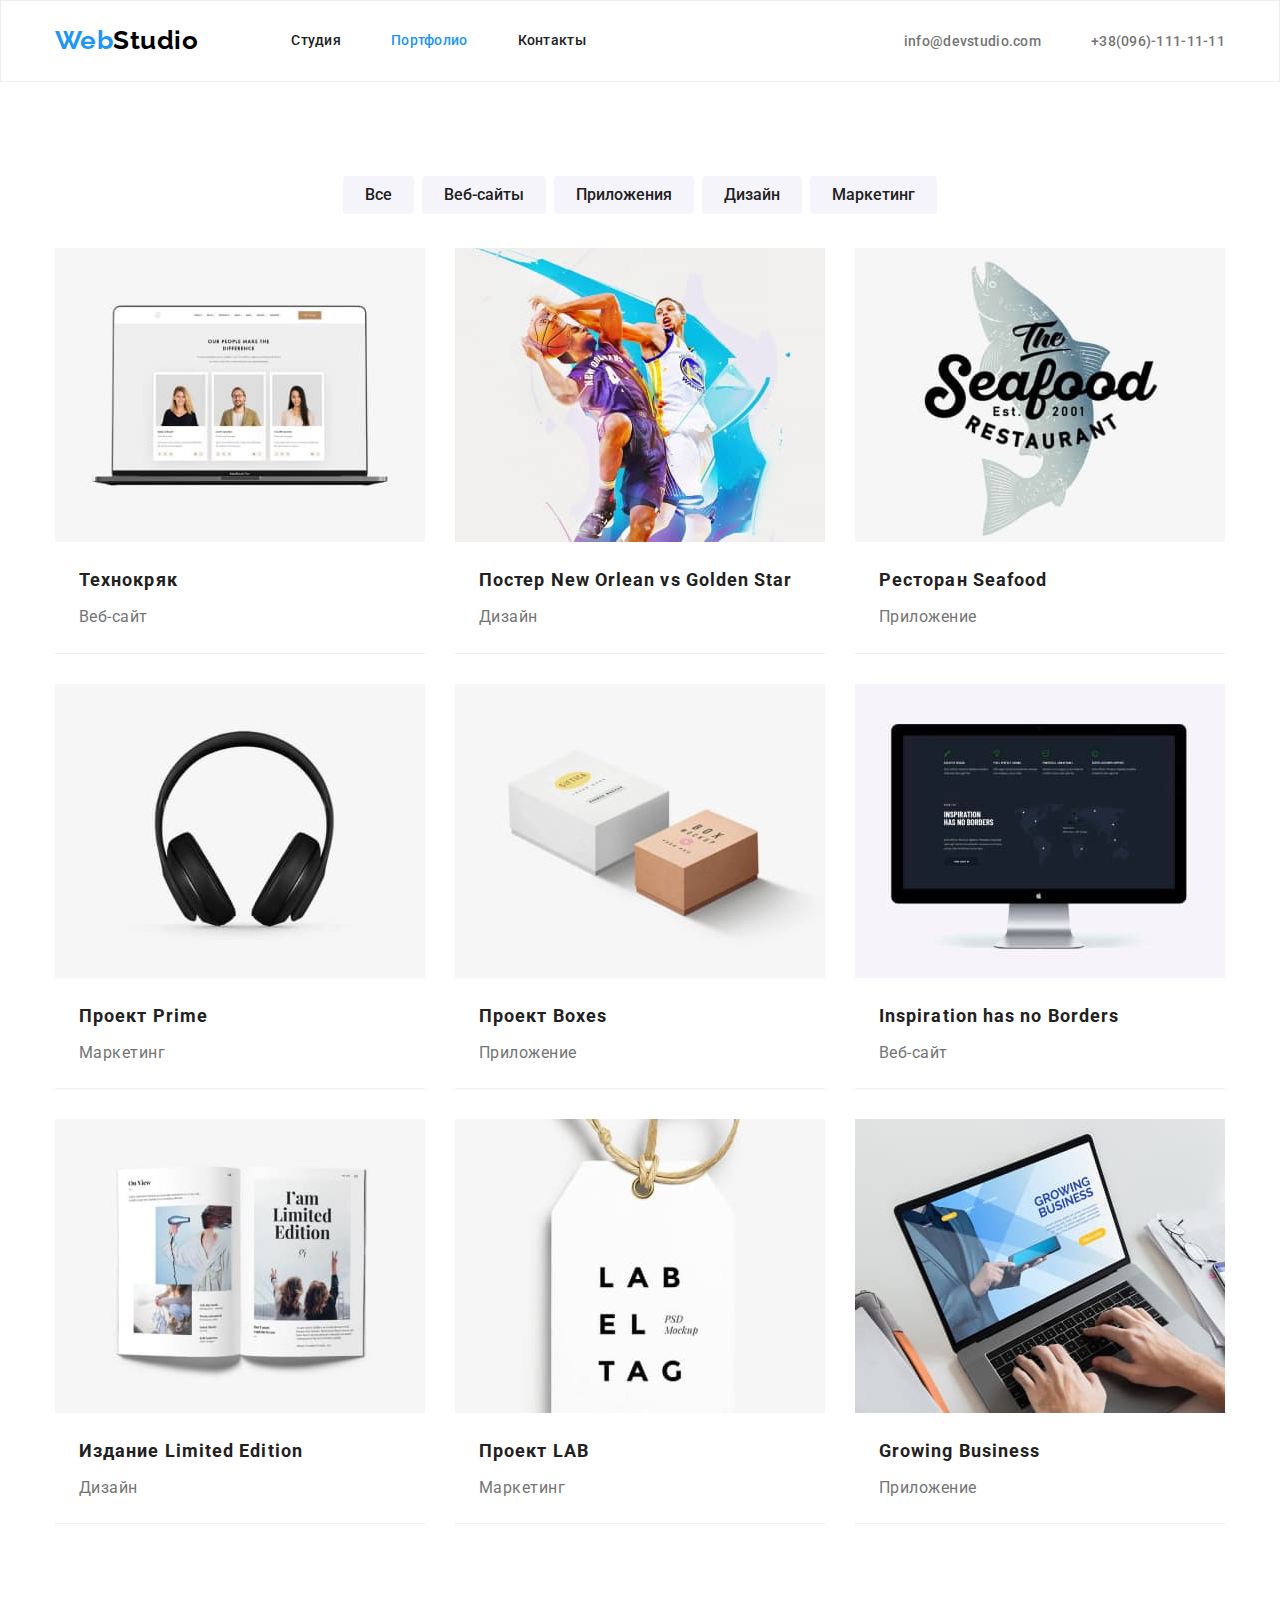
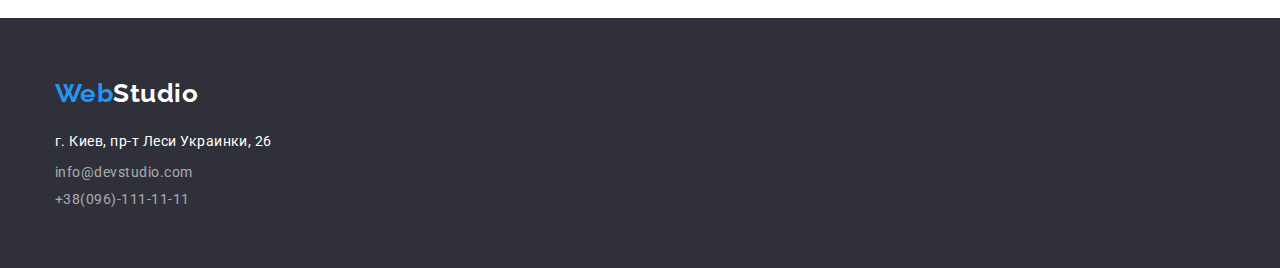
==== portfolio.html @ 583dd8f9 "add hw-4" ====
<!DOCTYPE html>
<html lang="ru">
    <head>
        <meta charset="UTF-8">
        <meta http-equiv="X-UA-Compatible" content="IE=edge">
        <meta name="viewport" content="width=device-width, initial-scale=1.0">
        <title>Document</title>
        <link rel="preconnect" href="https://fonts.googleapis.com">
        <link rel="preconnect" href="https://fonts.gstatic.com" crossorigin>
        <link
        href="https://fonts.googleapis.com/css2?family=Raleway:wght@700&family=Roboto:wght@400;500;700;900&display=swap" 
        rel="stylesheet"
        >
        <link rel="stylesheet" href="https://cdnjs.cloudflare.com/ajax/libs/modern-normalize/1.1.0/modern-normalize.min.css">
        <link rel="stylesheet" href="./css/styles.css">
    </head>
<body>
<!--Header  -->
    <header class="header">
        <div class="container header-box">
            <nav class="main-nav">
                <div class="logo-box">
                    <a href="./index.html" class="logo">Web<span class="logo-header">Studio</span></a>
                </div>
                <ul class="site-nav">
                    <li class="item"><a href="./index.html" class="header-link">Студия</a></li>
                    <li class="item"><a href="./portfolio.html" class="header-link active-page">Портфолио</a></li>
                    <li class="item"><a href="" class="header-link">Контакты</a></li>
                </ul>
            </nav>
    <!-- Сontacts -->
            <ul class="auth">
                <li class="item"><a href="mailto:info@devstudio.com" class="auth-header">info@devstudio.com</a></li>
                <li class="item"><a href="tel:+380961111111" class="auth-header">+38(096)-111-11-11</a></li>   
            </ul>
    
            
        </div>    
    </header>
<main>

    <section class="section ">
       <div class="container">
        <h1 class="hides">Портфолио</h1>
        <ul class="list">
            <li class="item"><button type="button" class="buttons">Все</button></li>
            <li class="item"><button type="button" class="buttons">Веб-сайты</button></li>
            <li class="item"><button type="button" class="buttons">Приложения</button></li>
            <li class="item"><button type="button" class="buttons">Дизайн</button></li>
            <li class="item"><button type="button" class="buttons">Маркетинг</button></li>    
        </ul>      
          <h2 class="hides">Презентация Портфолио</h2>
          <ul class="list-of-cards">
              <li class="item-of-cards"><a href="" class="portfolio-link">
                  <img src="./images/img-1-2.jpg" alt="Ноутбук" width="370"/ class="img">
                  <div class="title-cards">
                    <h3 class="portfolio-subheading">Технокряк</h3>
                    <p class="portfolio-title">Веб-сайт</p>
                  </div>
                  </a>
              </li>
              <li class="item-of-cards"><a href="" class="portfolio-link">
                  <img src="./images/img-2-2.jpg" alt="Баскетболисты " width="370"/ class="img">
                  <div class="title-cards">
                    <h3 class="portfolio-subheading">Постер <span lang="en">New Orlean vs Golden Star</span></h3>
                    <p class="portfolio-title">Дизайн</p>
                  </div>
                  </a>
              </li>
              <li class="item-of-cards"><a href="" class="portfolio-link">
                  <img src="./images/img-3-2.jpg" alt="Рыба" width="370"/ class="img">
                  <div class="title-cards">
                    <h3 class="portfolio-subheading">Ресторан <span lang="en">Seafood</span></h3>
                    <p class="portfolio-title">Приложение</p>
                  </div>
                  </a>
              </li>
              <li class="item-of-cards"><a href="" class="portfolio-link">
                  <img src="./images/img-4-2.jpg" alt="Наушники" width="370"/ class="img">
                  <div class="title-cards">
                    <h3 class="portfolio-subheading">Проект <span lang="en">Prime</span></h3>
                    <p class="portfolio-title">Маркетинг</p>
                </div>
                </a>
              </li>
              <li class="item-of-cards"><a href="" class="portfolio-link">
                  <img src="./images/img-5-2.jpg" alt="Коробки" width="370"/ class="img">
                  <div class="title-cards">
                    <h3 class="portfolio-subheading">Проект <span lang="en">Boxes</span></h3>
                    <p class="portfolio-title">Приложение</p>
                  </div>
                  </a>
              </li>
              <li class="item-of-cards"><a href="" class="portfolio-link">
                  <img src="./images/img-6-2.jpg" alt="Монитор" width="370"/ class="img">
                  <div class="title-cards">
                    <h3 lang="en" class="portfolio-subheading">Inspiration has no Borders</h3>
                    <p class="portfolio-title">Веб-сайт</p>
                  </div>
                  </a>
              </li>
              <li class="item-of-cards"><a href="" class="portfolio-link">
                  <img src="./images/img-7-2.jpg" alt="Книга" width="370"/ class="img">
                  <div class="title-cards">
                    <h3 class="portfolio-subheading">Издание <span lang="en">Limited Edition</span></h3>
                    <p class="portfolio-title">Дизайн</p>
                  </div>
                  </a>
              </li>
              <li class="item-of-cards"><a href="" class="portfolio-link">
                  <img src="./images/img-8-2.jpg" alt="Бирка" width="370"/ class="img">
                  <div class="title-cards">
                    <h3 class="portfolio-subheading">Проект <span lang="en">LAB</span></h3>
                    <p class="portfolio-title">Маркетинг</p>
                  </div>
                  </a>
              </li>
              <li class="item-of-cards"><a href="" class="portfolio-link">
                  <img src="./images/img-9-2.jpg" alt="Работа" width="370"/ class="img">
                  <div class="title-cards">
                    <h3 lang="en" class="portfolio-subheading">Growing Business</h3>
                    <p class="portfolio-title">Приложение</p>
                  </div>
                  </a>
              </li>
          </ul>
       </div>
    </section>
</main>  
<!--Footer  --> 
<footer class="footer">
    <div class="container">
        <div class="footer-logo-link">
            <a href="index.html" class="logo">Web<span class="logo-footer">Studio</span></a>
        </div>
        <address>
            <ul class="footer-logo-link">
                <li class="item"><a href="" class="address">г. Киев, пр-т Леси Украинки, 26</a></li>
                <li class="item"><a href="mailto:info@devstudio.com" class="footer-link">info@devstudio.com</a></li>
                <li class="item"><a href="tel:+380961111111" class="footer-link">+38(096)-111-11-11</a></li>
            </ul> 
        </address>
    </div>           
    </footer>
</body>
</html>
---- css/styles.css ----
:root{
    --primary-text-color: #757575;
    --title-text-color: #212121;
    --accent-color: #2196F3;
    --address-text-color: rgba(255, 255, 255, 0.6);
    --primary-backgroud-color: #FFFFFF;
}

body{
    background-color: var(--primary-backgroud-color);
    color: var(--primary-text-color);
    font-family: Roboto, sans-serif;
    font-style: normal;
    font-weight: 400;
    letter-spacing: 0.03em;
}
ul{
    list-style: none;
    margin: 0;
    padding: 0;
}
.img{
    display: block;
    width: 100%;
    height:auto;
}
.hides{
    position: absolute;
    width: 1px;
    height: 1px;
    margin: -1px;
    padding: 0;
    overflow: hidden;
    border: 0;
    clip: rect(0 0 0 0);
}
.container{
    margin-left: auto;
    margin-right: auto;
    width: 1200px;
    padding-left: 15px;
    padding-right: 15px;   
}
.section{
    padding-top: 94px;
    padding-bottom: 94px;   
}
.icons{
    
}
/* ==========HEADER========== */
.header{
    background-color: #ffffff;
    border: 1px solid #ECECEC;
}
.header-box{
    display: flex;
    align-items: center;
}
.main-nav{
    display: flex;   
}
.site-nav{
    display: flex;
    margin-left: 93px;  
}
.auth{
    display: flex;
    margin-left: auto;   
}
.logo-box{
    display: flex;
}
.logo-box .logo{
    padding-top: 24px;
    padding-bottom: 25px;
}
.logo{
    color: #2196F3;
    font-family: Raleway, sans-serif;
    font-weight: 700;
    font-size: 26px;
    line-height: 1.2;
    text-decoration: none;
}
.logo-header{
    color: #000000;
}
.site-nav .item:not(:last-child){
margin-right: 50px;
}
.site-nav .header-link{
    display: block;
    padding-top: 32px;
    padding-bottom: 32px;
}
.header-link{
    color: var(--title-text-color);
    font-weight: 500;
    font-size: 14px;
    line-height: 1.14;
    letter-spacing: 0.02em;
    text-decoration: none;
}
.header-link:focus,
.header-link:hover{
    color: var(--accent-color);
}
.auth .item:not(:last-child){
    margin-right: 50px;
}
.auth-header{
    color: #757575;
    font-weight: 500;
    font-size: 14px;
    line-height: 1.14;
    letter-spacing: 0.02em;
    text-decoration: none;
}
.auth-header:focus,
.auth-header:hover{
    color: var(--accent-color); 
}
.active-page{
    color: var(--accent-color);
}

/*========== MAIN STUDIO==========*/
/*========== HIRO ==========*/
.hero{
    padding-top: 200px;
    padding-bottom: 200px;
    margin-left: auto;
    margin-right: auto;
    background-color: #2F303A;
    text-align: center;   
}
.hero-title{
    margin-top: 0;
    margin-bottom: 30px;
    margin-left: auto;
    margin-right: auto;
    width: 696px;
    font-weight: 900;
    font-size: 44px;
    line-height: 1.36;
    align-items: center;
    text-align: center;
    letter-spacing: 0.06em;
    text-transform: uppercase;
    color: #FFFFFF;  
}
.button{ 
    display: inline-block;
    border-radius: 4px;
    padding: 10px 32px;
    margin-left: auto;
    margin-right: auto;
    min-width: 200px;
    font-weight: 700;
    font-size: 16px;
    line-height: 1.88;
    align-items: center;
    text-align: center;
    letter-spacing: 0.06em;
    color: #FFFFFF;
    cursor: pointer;
    border: transparent;
    background-color: var(--accent-color); 
}
.button:focus,
.button:hover{
    background-color: #188CE8;
}

/*========== SECTION ==========*/
/*========== WORK==========*/
.heading{
    font-weight: 700;
    font-size: 36px;
    line-height: 1.17;
    text-align: center;
    color: var(--title-text-color);
}
.work-list{
    display: flex;
    flex-wrap: wrap;
}   
.work-list .item{
    width: 270px;  
}
.work-list .item:not(:last-child){
    margin-right: 30px;
}
.subheading{
    margin-top: 0;
    margin-bottom: 10px;
    font-weight: 700;
    font-size: 14px;
    line-height: 1.14;
    text-transform: uppercase;
    color: var(--title-text-color);   
}
.work-text{
    margin-top: 0;
    margin-bottom: 0;
    font-size: 14px;
    line-height: 1.71;
    color: var(--primary-text-color);  
}
/* ==========OUR-WORK========== */
.our-work{
    padding-top: 0;
}
.our-work-title{
    margin-top: 0;
    margin-bottom: 50;
}
.our-work-list{
    display: flex;
}
.our-work-list .item:not(:last-child){
    margin-right: 30px;
}
/*========== TIAM ==========*/
.time{
    background-color: #F5F4FA;
}
.team-title{
    margin-top: 0;
    margin-bottom: 50px;
}
.team-list{
    display: flex;
}
.team-list .item{
    margin-right: 30px;
    width: 270px;
    background: #FFFFFF;
    box-shadow: 0px 1px 3px 
    rgba(0, 0, 0, 0.12), 
    0px 1px 1px rgba(0, 0, 0, 0.14), 
    0px 2px 1px rgba(0, 0, 0, 0.2);
    border-radius: 0px 0px 4px 4px;
}
.team-list .item:nth-child(4n){
    margin-right: 0;
}
.team-item{
padding-top: 30px;
padding-bottom: 30px;
}
.team-names{
    margin-top: 0;
    margin-bottom: 10px;
    font-weight: 500;
    font-size: 16px;
    line-height: 1.19;
    text-align: center;
    color: var(--title-text-color);
}
.profession{
    margin-top: 0;
    margin-bottom: 0;
    font-size: 16px;
    line-height: 1.19;
    text-align: center;
}
/*========== PORTFOLIO ==========*/
.portfolio-link{
    display:block; 
    text-decoration: none; 
}
.container .list{
    display: flex;
    justify-content: center;
    margin-bottom: 34px;
}
/*========== BUTTONS ==========*/
.buttons{ 
    display: block;
    padding: 6px 22px;  
    font-weight: 500;
    font-size: 16px;
    line-height: 1.63;
    text-align: center;
    cursor: pointer;
    border: solid;
    border-radius: 4px;
    border: transparent;
    background: #F5F4FA;
    color: var(--title-text-color);
}
.buttons:focus,
.buttons:hover{
    color: #ffffff;
    background-color: var(--accent-color);
}
.list .item:not(:last-child){
    margin-right: 8px;
}
/*========== CARDS==========*/
.list-of-cards{
    display: flex;
    flex-wrap:wrap;
}
.item-of-cards{
    width: 370px;
    margin-right: 30px;
    margin-bottom: 30px;
    border-bottom:1px solid #EEEEEE;   
}
.item-of-cards:nth-child(3n){
    margin-right: 0;
}
.item-of-cards:nth-list-child(3n){
    margin-right: 0;
}
.item-of-cards:nth-last-child(-n + 3) {
    margin-bottom: 0;
}

/*========== CARDS TITLE==========*/
.title-cards {
    padding: 20px 24px;
}
.portfolio-subheading{
    margin-top: 0;
    margin-bottom: 4px;
    font-weight: 700;
    font-size: 18px;
    line-height: 2;
    letter-spacing: 0.06em;
    color: var(--title-text-color);
}
.portfolio-title{
    margin-top: 0;
    margin-bottom: 0;
    font-size: 16px;
    line-height: 1.9;
    color: var(--primary-text-color);
}
/*========== FOOTER ==========*/
.footer{
    padding-top: 60px;
    padding-bottom: 60px;
    margin-left: auto;
    margin-right: auto;
    background-color: #2F303A;
}
.footer-logo-link:not(:last-child){
margin-bottom: 20px;
}
.logo-footer{
    color: #ffffff;
}
.footer-logo-link .item:not(:last-child){
    margin-bottom: 9px;
}
.address{
    color: #ffffff;
    font-size: 14px;
    line-height: 1.71;
    text-decoration: none;
    font-style: normal;
}
.address:focus,
.address:hover{
    color: var(--accent-color);
}
.footer-link{
    color: var(--address-text-color);
    font-size: 14px;
    line-height: 1.71px;
    text-decoration: none;
    font-style: normal;
}
.footer-link:focus,
.footer-link:hover{
    color: var(--accent-color);
}
.address, .footer-link{
    margin-bottom: 9px;
}
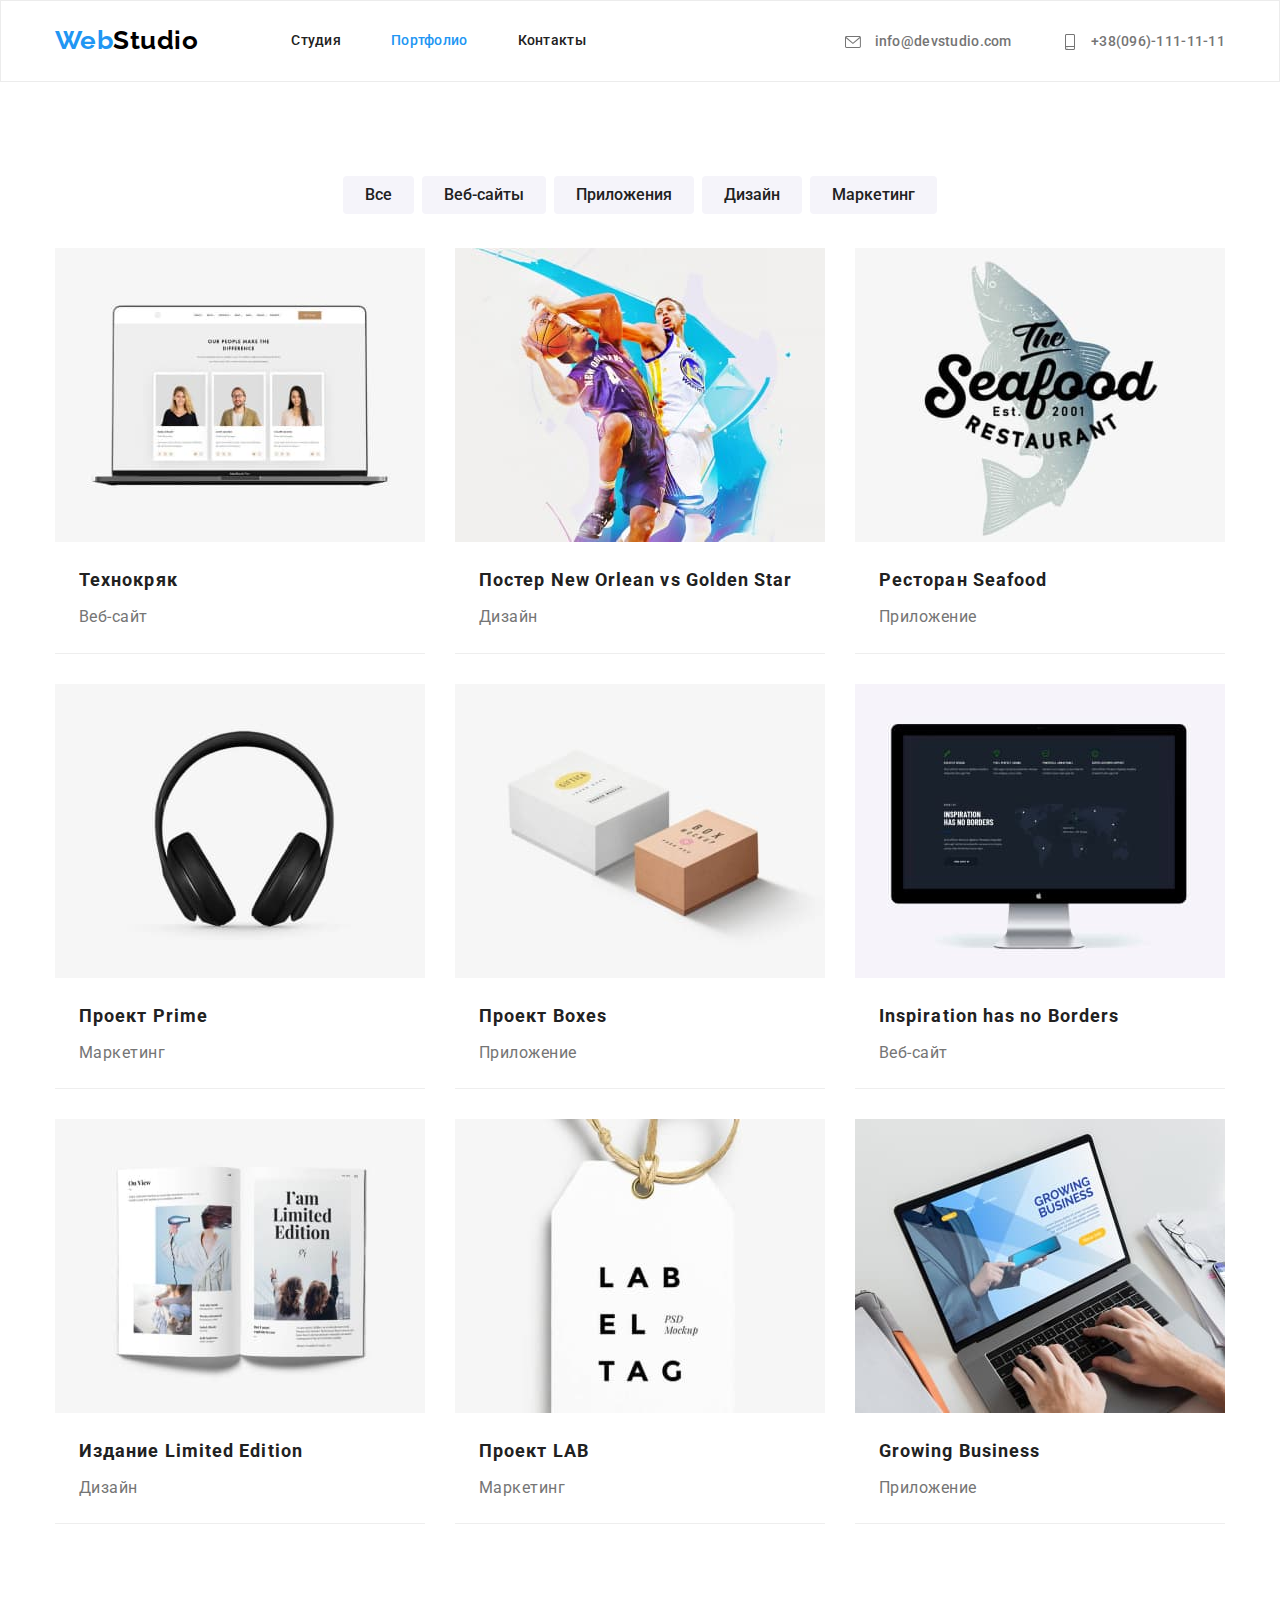
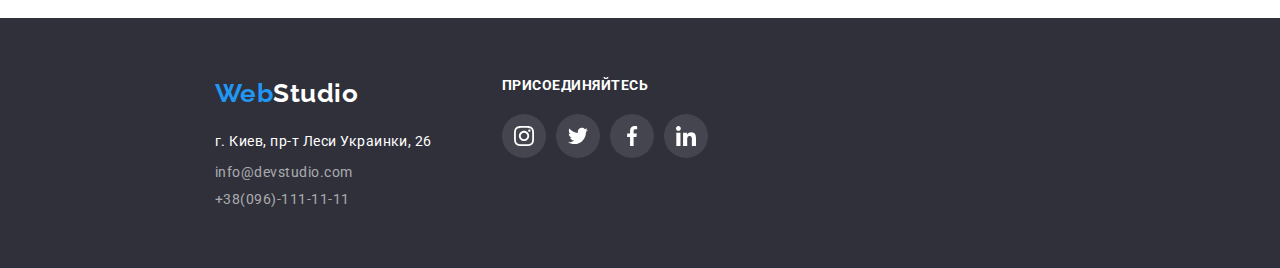
==== commit 7c32b209: "add-hw-4" ====
--- a/portfolio.html
+++ b/portfolio.html
@@ -16,27 +16,39 @@
     </head>
 <body>
 <!--Header  -->
-    <header class="header">
-        <div class="container header-box">
-            <nav class="main-nav">
-                <div class="logo-box">
-                    <a href="./index.html" class="logo">Web<span class="logo-header">Studio</span></a>
-                </div>
-                <ul class="site-nav">
-                    <li class="item"><a href="./index.html" class="header-link">Студия</a></li>
-                    <li class="item"><a href="./portfolio.html" class="header-link active-page">Портфолио</a></li>
-                    <li class="item"><a href="" class="header-link">Контакты</a></li>
-                </ul>
-            </nav>
-    <!-- Сontacts -->
-            <ul class="auth">
-                <li class="item"><a href="mailto:info@devstudio.com" class="auth-header">info@devstudio.com</a></li>
-                <li class="item"><a href="tel:+380961111111" class="auth-header">+38(096)-111-11-11</a></li>   
+<header class="header ">
+    <!-- Nav -->  
+    <div class="container header-box">
+        <nav class="main-nav">
+            <div class="logo-box">
+                <a href="./index.html" class="logo">Web<span class="logo-header">Studio</span></a>
+            </div>
+            <ul class="site-nav">
+                <li class="item"><a href="./index.html" class="header-link">Студия</a></li>
+                <li class="item"><a href="./portfolio.html" class="header-link active-page">Портфолио</a></li>
+                <li class="item"><a href="" class="header-link">Контакты</a></li>
             </ul>
-    
-            
-        </div>    
-    </header>
+        </nav>
+<!-- Сontacts -->
+        <ul class="auth">
+            <li class="item contact-list">
+                <a href="mailto:info@devstudio.com" class="auth-header">
+                    <svg class="contact-icons icons-active" width="16" height="16">
+                        <use href="./images/icons.svg#icon-envelope"></use>
+                    </svg>
+                    info@devstudio.com
+                </a></li>
+            <li class="item contact-list">
+                <a href="tel:+380961111111" class="auth-header">
+                    <svg class="contact-icons icons-active"  width="16" height="16">
+                        <use href="./images/icons.svg#icon-phone"></use>
+                    </svg>
+                    +38(096)-111-11-11</a></li>   
+        </ul>
+
+        
+    </div>
+</header> 
 <main>
 
     <section class="section ">
@@ -129,17 +141,54 @@
 </main>  
 <!--Footer  --> 
 <footer class="footer">
-    <div class="container">
-        <div class="footer-logo-link">
-            <a href="index.html" class="logo">Web<span class="logo-footer">Studio</span></a>
+    <div class="container footer-box">
+        <div class="address-box">
+            <div class="footer-logo-link">
+                <a href="index.html" class="logo">Web<span class="logo-footer">Studio</span></a>
+            </div>
+            <address>
+                <ul class="footer-logo-link">
+                    <li class="item"><a href="" class="address">г. Киев, пр-т Леси Украинки, 26</a></li>
+                    <li class="item"><a href="mailto:info@devstudio.com" class="footer-link">info@devstudio.com</a></li>
+                    <li class="item"><a href="tel:+380961111111" class="footer-link">+38(096)-111-11-11</a></li>
+                </ul> 
+            </address>
         </div>
-        <address>
-            <ul class="footer-logo-link">
-                <li class="item"><a href="" class="address">г. Киев, пр-т Леси Украинки, 26</a></li>
-                <li class="item"><a href="mailto:info@devstudio.com" class="footer-link">info@devstudio.com</a></li>
-                <li class="item"><a href="tel:+380961111111" class="footer-link">+38(096)-111-11-11</a></li>
-            </ul> 
-        </address>
+        
+        <div class="social-box">
+            <h2 class="heading-footer">присоединяйтесь</h2>
+            <ul class="social-list-footer">
+                <li class="social-list-item-footer">
+                    <a href="" class="social-list-link-footer">
+                        <svg class="social-list-icon-footer" width="20" height="20">
+                            <use href="./images/icons.svg#icon-instagram"></use>
+                        </svg>
+                    </a>
+                </li>
+                <li class="social-list-item-footer">
+                    <a href="" class="social-list-link-footer">
+                        <svg class="social-list-icon-footer" width="20" height="20">
+                            <use href="./images/icons.svg#icon-twitter"></use>
+                        </svg>
+                    </a>
+                </li>
+                <li class="social-list-item-footer">
+                    <a href="" class="social-list-link-footer">
+                        <svg class="social-list-icon-footer" width="20" height="20">
+                            <use href="./images/icons.svg#icon-facebook"></use>
+                        </svg>
+                    </a>
+                </li>
+                <li class="social-list-item-footer">
+                    <a href="" class="social-list-link-footer">
+                        <svg class="social-list-icon-footer" width="20" height="20">
+                            <use href="./images/icons.svg#icon-linkedin"></use>
+                        </svg>
+                    </a>
+                </li>
+            </ul>
+            
+        </div>
     </div>           
     </footer>
 </body>
--- a/css/styles.css
+++ b/css/styles.css
@@ -45,9 +45,6 @@
     padding-top: 94px;
     padding-bottom: 94px;   
 }
-.icons{
-    
-}
 /* ==========HEADER========== */
 .header{
     background-color: #ffffff;
@@ -66,7 +63,8 @@
 }
 .auth{
     display: flex;
-    margin-left: auto;   
+    margin-left: auto;
+  
 }
 .logo-box{
     display: flex;
@@ -106,6 +104,14 @@
 .header-link:hover{
     color: var(--accent-color);
 }
+
+.contact-icons{
+    margin-right: 10px;
+    align-items: center;
+    vertical-align: middle;
+    fill: var(--primary-text-color);
+    background-size: cover;
+}
 .auth .item:not(:last-child){
     margin-right: 50px;
 }
@@ -121,6 +127,10 @@
 .auth-header:hover{
     color: var(--accent-color); 
 }
+.auth-header:focus .icons-active,
+.auth-header:hover .icons-active{
+    fill: var(--accent-color);   
+}
 .active-page{
     color: var(--accent-color);
 }
@@ -128,11 +138,18 @@
 /*========== MAIN STUDIO==========*/
 /*========== HIRO ==========*/
 .hero{
+    background-image: 
+    linear-gradient(
+    rgba(47, 48, 58, 0.4), 
+    rgba(47, 48, 58, 0.4)),
+    url("../images/hero.jpg");
+    background-size: cover;
     padding-top: 200px;
     padding-bottom: 200px;
     margin-left: auto;
     margin-right: auto;
-    background-color: #2F303A;
+    max-width: 1600px;
+    background-color: #C4C4C4;
     text-align: center;   
 }
 .hero-title{
@@ -208,6 +225,32 @@
     line-height: 1.71;
     color: var(--primary-text-color);  
 }
+
+.icon-list-work{
+    display: flex;
+    justify-content: space-between;
+    margin-bottom: 30px;
+}
+.icon-item-work{
+    width: 270px;
+    height: 120px;
+    padding-top: 25px;
+    padding-bottom: 25px;
+    padding-right: 100px;
+    padding-left: 100px;
+    background-color: #F5F4FA;
+    border-radius: 4px;
+}
+.icon-item-work:not(:last-child){
+    margin-right: 30px;
+}
+.icon-work{
+    width: 70px;
+    height: 70px;
+    
+    
+    
+}
 /* ==========OUR-WORK========== */
 .our-work{
     padding-top: 0;
@@ -247,8 +290,10 @@
     margin-right: 0;
 }
 .team-item{
-padding-top: 30px;
-padding-bottom: 30px;
+    padding-top: 30px;
+    padding-bottom: 30px;
+    padding-right: 32px;
+    padding-left: 32px;
 }
 .team-names{
     margin-top: 0;
@@ -261,10 +306,77 @@
 }
 .profession{
     margin-top: 0;
-    margin-bottom: 0;
+    margin-bottom: 16px;
     font-size: 16px;
     line-height: 1.19;
     text-align: center;
+}
+.social-list{
+    display: flex;
+    justify-content: space-between;
+}
+.social-list-link{
+    display: flex;
+    align-items: center;
+    justify-content: center;
+    width: 44px;
+    height: 44px;
+    background-color: #ffffff;
+    border-radius: 50%;
+}
+.social-list-link:hover .social-list-icon,
+.social-list-link:focus .social-list-icon{
+    fill: #ffffff;
+}
+.social-list-link:hover,
+.social-list-link:focus {
+    background-color: var(--accent-color);
+   
+}
+.social-list-icon{
+    fill: #AFB1B8;
+}
+/*========== CLIENTS==========*/
+.title-clients{
+    margin-top: 0;
+    margin-bottom: 50px;
+}
+.list-clients{
+    display: flex;
+} 
+.item-clients{
+    display: flex;
+    align-items: center;
+    justify-content: center;
+    width: 170px;
+    height: 92px;
+    border: 1px solid #AFB1B8;
+    box-sizing: border-box;
+    border-radius: 4px;
+}
+.link-clients{
+    display: flex;
+    justify-content: center;
+    align-items: center;
+    width: 100%;
+    height: 100%;
+}
+.item-clients:not(:last-child){
+    margin-right: 30px;
+}
+
+.icon-clients{
+    fill: #AFB1B8; 
+
+} 
+.link-clients:hover .icon-clients,
+.link-clients:focus .icon-clients{
+    fill: var(--accent-color);
+}
+.link-clients:hover,
+.link-clients:focus {
+    border: 1px solid var(--accent-color);
+   
 }
 /*========== PORTFOLIO ==========*/
 .portfolio-link{
@@ -295,6 +407,10 @@
 .buttons:hover{
     color: #ffffff;
     background-color: var(--accent-color);
+    box-shadow: 
+    0px 3px 1px rgba(0, 0, 0, 0.1), 
+    0px 1px 2px rgba(0, 0, 0, 0.08), 
+    0px 2px 2px rgba(0, 0, 0, 0.12);
 }
 .list .item:not(:last-child){
     margin-right: 8px;
@@ -309,6 +425,14 @@
     margin-right: 30px;
     margin-bottom: 30px;
     border-bottom:1px solid #EEEEEE;   
+}
+.item-of-cards:hover{
+    border: 1px solid #EEEEEE;
+    box-shadow: 0px 1px 1px 
+    rgba(0, 0, 0, 0.12), 0px 4px 4px 
+    rgba(0, 0, 0, 0.06), 1px 4px 6px 
+    rgba(0, 0, 0, 0.16);
+    border-style: none;
 }
 .item-of-cards:nth-child(3n){
     margin-right: 0;
@@ -342,10 +466,10 @@
 }
 /*========== FOOTER ==========*/
 .footer{
-    padding-top: 60px;
-    padding-bottom: 60px;
+    padding: 60px 200px;
     margin-left: auto;
     margin-right: auto;
+    width: 1600px;
     background-color: #2F303A;
 }
 .footer-logo-link:not(:last-child){
@@ -382,3 +506,49 @@
 .address, .footer-link{
     margin-bottom: 9px;
 }
+
+.footer-box{
+    display: flex;
+    
+    
+}
+.address-box{
+    margin-right: 70px;
+}
+.social-box{
+    height: 80px;
+}
+
+.heading-footer{
+    margin-top: 0;
+    margin-bottom: 20px;
+    padding: auto;
+    font-weight: 700;
+    font-size: 14px;
+    line-height: 1.14;
+    text-transform: uppercase;
+    color: #FFFFFF;
+}
+.social-list-footer{
+    display: flex;
+    justify-content: space-between;
+}
+.social-list-link-footer{
+    display: flex;
+    align-items: center;
+    justify-content: center;
+    width: 44px;
+    height: 44px;
+    background-color: 
+    rgba(255, 255, 255, 0.1);;
+    border-radius: 50%;
+    fill: #FFFFFF;
+}
+.social-list-item-footer:not(:last-child){
+    margin-right: 10px;
+}
+.social-list-link-footer:hover,
+.social-list-link-footer:focus {
+    background-color: var(--accent-color);
+   
+}
